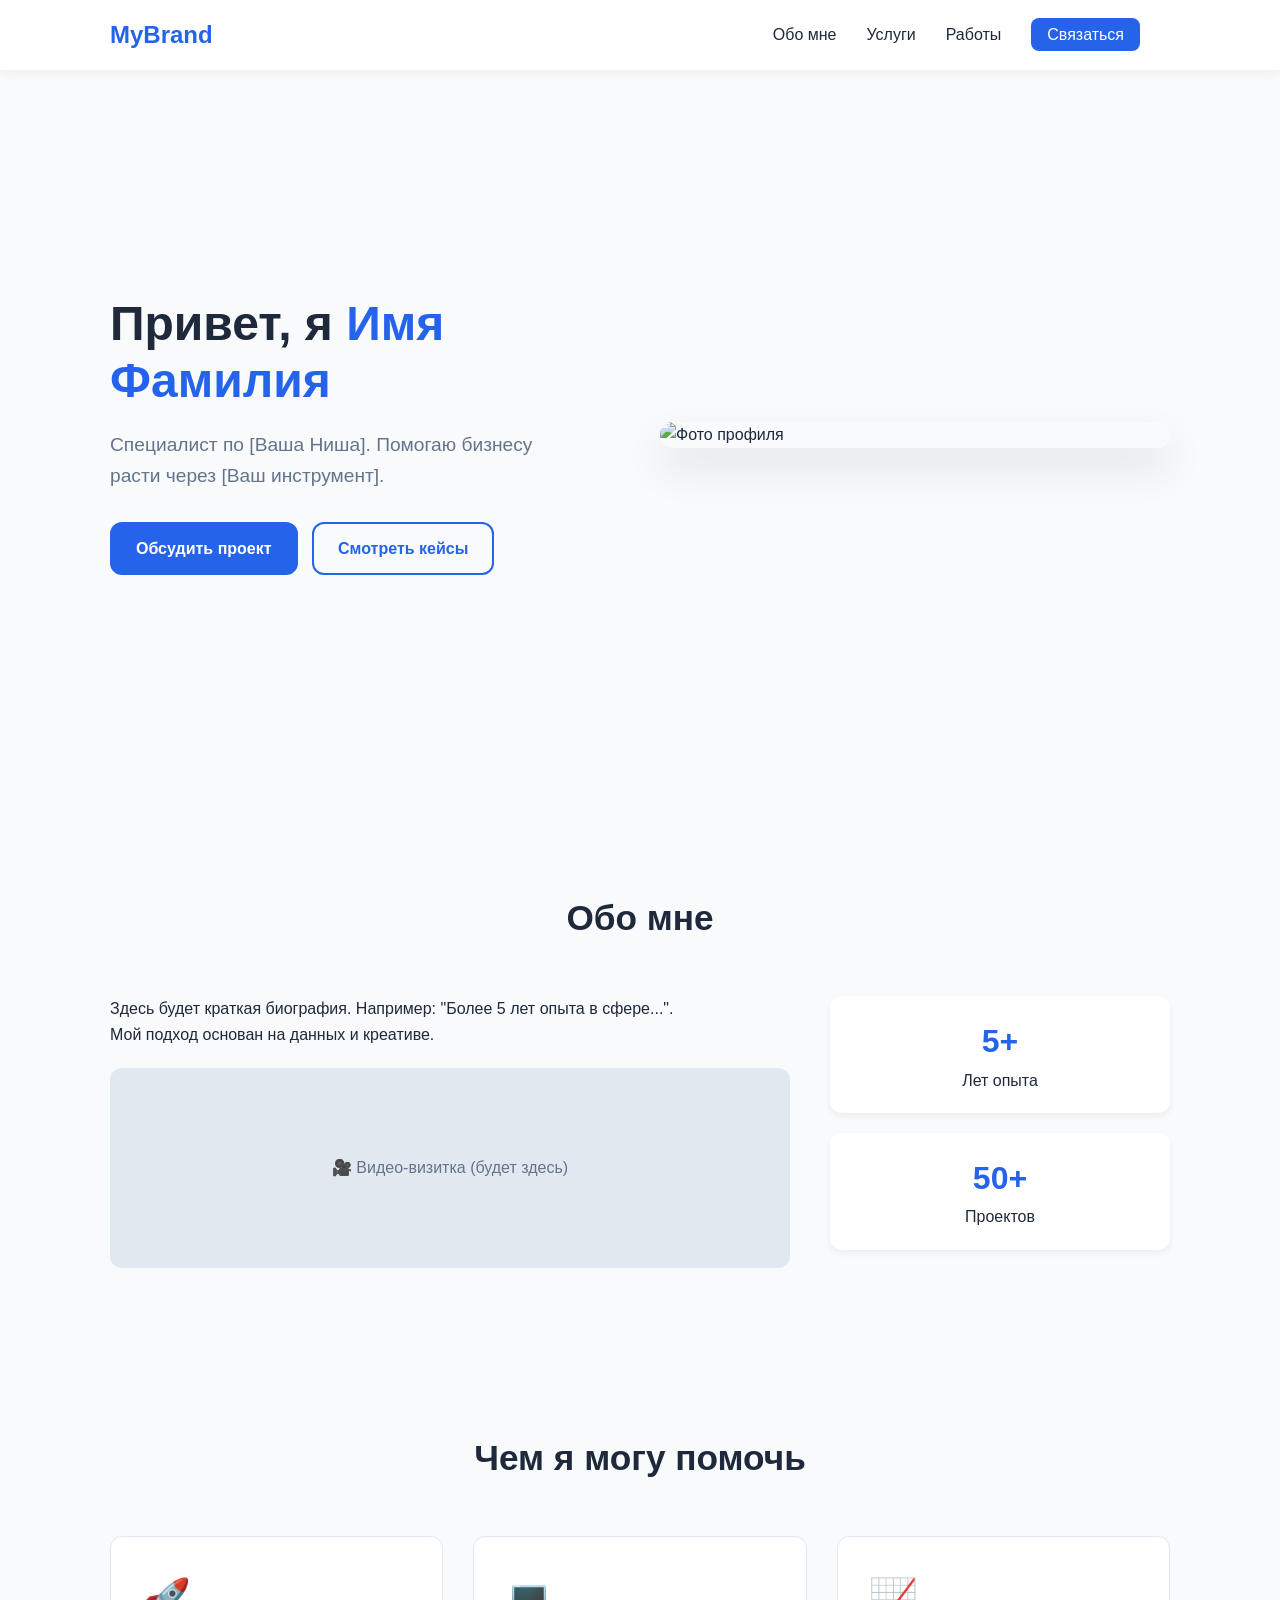
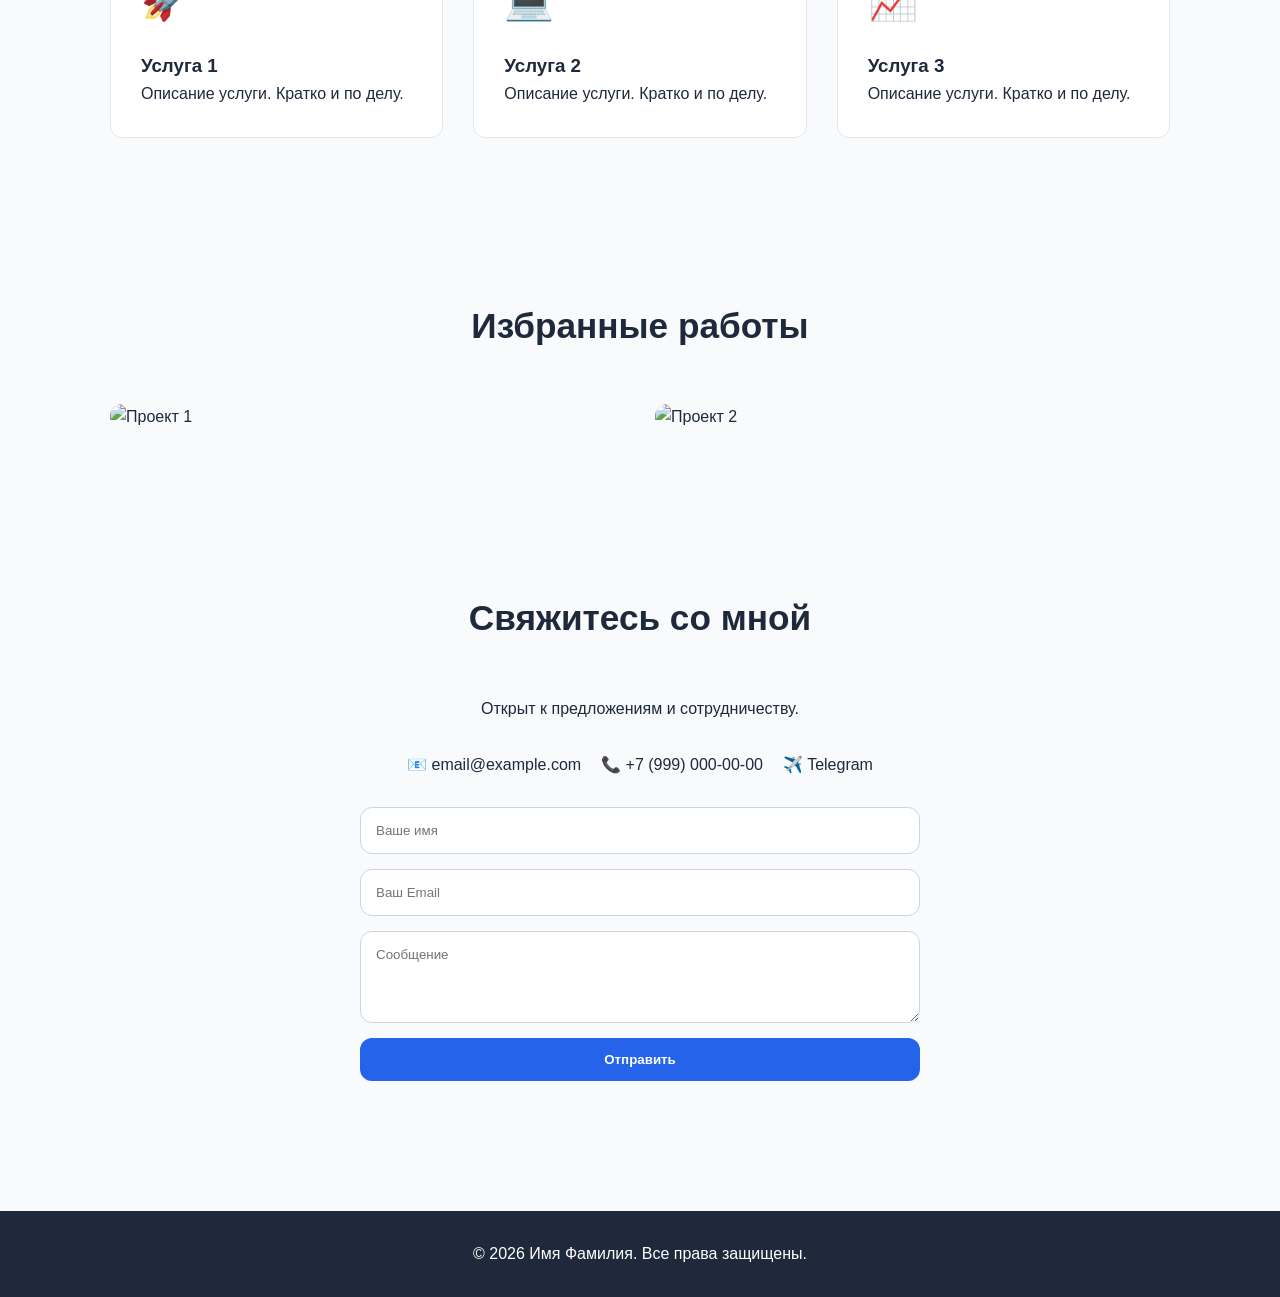
==== index.html @ b9807f4b "fix: кнопка установки всегда видна" ====
<!DOCTYPE html>
<html lang="ru">
<head>
    <meta charset="UTF-8">
    <meta name="viewport" content="width=device-width, initial-scale=1.0">
    <title>Имя Фамилия | Профессия</title>
    <meta name="description" content="Сайт-визитка специалиста. Услуги, портфолио, контакты.">
    
    <!-- PWA -->
    <link rel="manifest" href="/my-portfolio-card/manifest.json">
    <meta name="theme-color" content="#2563eb">
    
    <!-- Favicon (заглушка) -->
    <link rel="icon" href="data:image/svg+xml,<svg xmlns=%22http://www.w3.org/2000/svg%22 viewBox=%220 0 100 100%22><text y=%22.9em%22 font-size=%2290%22>👋</text></svg>">
    
    <!-- Стили -->
    <link rel="stylesheet" href="style.css">
</head>
<body>

    <!-- Шапка / Навигация -->
        <!-- Шапка / Навигация -->
    <header class="header">
        <div class="container header__container">
            <a href="#" class="logo">MyBrand</a>
            <nav class="nav">
                <ul class="nav__list">
                    <li><a href="#about" class="nav__link">Обо мне</a></li>
                    <li><a href="#services" class="nav__link">Услуги</a></li>
                    <li><a href="#portfolio" class="nav__link">Работы</a></li>
                    <li><a href="#contact" class="nav__link btn-contact">Связаться</a></li>
                    <!-- КНОПКА УСТАНОВКИ (скрыта по умолчанию) -->
                    <!-- КНОПКА УСТАНОВКИ (всегда видна) -->
<li><button id="install-btn" class="install-btn">📲 Установить</button></li>
                </ul>
            </nav>
            <button class="burger-menu" aria-label="Меню">
                <span></span><span></span><span></span>
            </button>
        </div>
    </header>

    <!-- Подсказка для iOS (скрыта по умолчанию) -->
    <div id="ios-hint" class="ios-hint" style="display: none;">
        💡 Чтобы установить приложение: нажмите кнопку <b>Поделиться</b> <span style="font-size:1.2em">⎋</span> и выберите <b>На экран «Домой»</b>
    </div>

    <!-- Главный экран (Hero) -->
    <section class="hero">
        <div class="container hero__container">
            <div class="hero__content">
                <h1 class="hero__title">Привет, я <span class="highlight">Имя Фамилия</span></h1>
                <p class="hero__subtitle">Специалист по [Ваша Ниша]. Помогаю бизнесу расти через [Ваш инструмент].</p>
                <div class="hero__buttons">
                    <a href="#contact" class="btn btn--primary">Обсудить проект</a>
                    <a href="#portfolio" class="btn btn--outline">Смотреть кейсы</a>
                </div>
            </div>
            <div class="hero__image-wrapper">
                <img src="https://via.placeholder.com/400x400.png?text=Ваше+Фото" alt="Фото профиля" class="hero__img">
            </div>
        </div>
    </section>

    <!-- Обо мне -->
    <section id="about" class="section about">
        <div class="container">
            <h2 class="section__title">Обо мне</h2>
            <div class="about__grid">
                <div class="about__text">
                    <p>Здесь будет краткая биография. Например: "Более 5 лет опыта в сфере...".</p>
                    <p>Мой подход основан на данных и креативе.</p>
                    <div class="video-placeholder">
                        <span>🎥 Видео-визитка (будет здесь)</span>
                    </div>
                </div>
                <div class="about__stats">
                    <div class="stat-item">
                        <span class="stat-num">5+</span>
                        <span class="stat-desc">Лет опыта</span>
                    </div>
                    <div class="stat-item">
                        <span class="stat-num">50+</span>
                        <span class="stat-desc">Проектов</span>
                    </div>
                </div>
            </div>
        </div>
    </section>

    <!-- Услуги -->
    <section id="services" class="section services">
        <div class="container">
            <h2 class="section__title">Чем я могу помочь</h2>
            <div class="services__grid">
                <div class="service-card">
                    <div class="service-icon">🚀</div>
                    <h3>Услуга 1</h3>
                    <p>Описание услуги. Кратко и по делу.</p>
                </div>
                <div class="service-card">
                    <div class="service-icon">💻</div>
                    <h3>Услуга 2</h3>
                    <p>Описание услуги. Кратко и по делу.</p>
                </div>
                <div class="service-card">
                    <div class="service-icon">📈</div>
                    <h3>Услуга 3</h3>
                    <p>Описание услуги. Кратко и по делу.</p>
                </div>
            </div>
        </div>
    </section>

    <!-- Портфолио -->
    <section id="portfolio" class="section portfolio">
        <div class="container">
            <h2 class="section__title">Избранные работы</h2>
            <div class="portfolio__grid">
                <div class="portfolio-item">
                    <img src="https://via.placeholder.com/600x400.png?text=Project+1" alt="Проект 1">
                    <div class="portfolio-overlay">
                        <h3>Название проекта</h3>
                    </div>
                </div>
                <div class="portfolio-item">
                    <img src="https://via.placeholder.com/600x400.png?text=Project+2" alt="Проект 2">
                    <div class="portfolio-overlay">
                        <h3>Название проекта</h3>
                    </div>
                </div>
            </div>
        </div>
    </section>

    <!-- Контакты -->
    <section id="contact" class="section contact">
        <div class="container contact__container">
            <h2 class="section__title">Свяжитесь со мной</h2>
            <p>Открыт к предложениям и сотрудничеству.</p>
            
            <div class="contact__links">
                <a href="mailto:email@example.com" class="contact-link">📧 email@example.com</a>
                <a href="tel:+79990000000" class="contact-link">📞 +7 (999) 000-00-00</a>
                <a href="#" class="contact-link">✈️ Telegram</a>
            </div>

            <form class="contact-form" action="#" method="POST">
                <input type="text" placeholder="Ваше имя" required>
                <input type="email" placeholder="Ваш Email" required>
                <textarea placeholder="Сообщение" rows="4"></textarea>
                <button type="submit" class="btn btn--primary">Отправить</button>
            </form>
        </div>
    </section>

    <footer class="footer">
        <div class="container">
            <p>&copy; 2026 Имя Фамилия. Все права защищены.</p>
        </div>
    </footer>

       <!-- ЕДИНСТВЕННЫЙ скрипт на странице -->
    <script src="./script.js"></script>

    <!-- Логика PWA -->
    <script>
    let deferredPrompt;
    const installBtn = document.getElementById('install-btn');

    // Перехват события установки (если браузер его отдаст)
    window.addEventListener('beforeinstallprompt', (e) => {
        e.preventDefault();
        deferredPrompt = e;
        console.log('[PWA] Событие установки получено');
    });

    // Клик по кнопке
    if (installBtn) {
        installBtn.addEventListener('click', async () => {
            if (deferredPrompt) {
                // Если браузер отдал событие — показываем нативное окно
                deferredPrompt.prompt();
                const { outcome } = await deferredPrompt.userChoice;
                console.log(`[PWA] Пользователь: ${outcome}`);
                deferredPrompt = null;
            } else {
                // Если браузер НЕ отдал событие (Android) — показываем инструкцию
                alert('Для установки:\n\n1. Нажмите меню браузера (⋮)\n2. Выберите "Добавить на главный экран"');
            }
        });
    }

    // Регистрация Service Worker
    if ('serviceWorker' in navigator) {
        window.addEventListener('load', () => {
            navigator.serviceWorker.register('./sw.js')
                .then(reg => console.log('[SW] OK:', reg.scope))
                .catch(err => console.log('[SW] Error:', err));
        });
    }
</script>
</body>
</html>
</body>
</html>
---- style.css ----
/* --- Сброс и Переменные --- */
:root {
    --primary-color: #2563eb; /* Синий, как акцент */
    --secondary-color: #1e293b; /* Темный текст */
    --bg-color: #f8fafc; /* Светлый фон */
    --white: #ffffff;
    --gray: #64748b;
    --radius: 12px;
    --transition: all 0.3s ease;
}

* {
    margin: 0;
    padding: 0;
    box-sizing: border-box;
}

body {
    font-family: -apple-system, BlinkMacSystemFont, "Segoe UI", Roboto, Helvetica, Arial, sans-serif;
    line-height: 1.6;
    color: var(--secondary-color);
    background-color: var(--bg-color);
}

.container {
    max-width: 1100px;
    margin: 0 auto;
    padding: 0 20px;
}

a { text-decoration: none; color: inherit; }
ul { list-style: none; }
img { max-width: 100%; display: block; }

/* --- Кнопки --- */
.btn {
    display: inline-block;
    padding: 12px 24px;
    border-radius: var(--radius);
    font-weight: 600;
    cursor: pointer;
    transition: var(--transition);
}

.btn--primary {
    background-color: var(--primary-color);
    color: var(--white);
    border: 2px solid var(--primary-color);
}

.btn--primary:hover {
    background-color: #1d4ed8;
    transform: translateY(-2px);
}

.btn--outline {
    background-color: transparent;
    color: var(--primary-color);
    border: 2px solid var(--primary-color);
    margin-left: 10px;
}

.btn--outline:hover {
    background-color: var(--primary-color);
    color: var(--white);
}

/* --- Header --- */
.header {
    background: rgba(255, 255, 255, 0.9);
    backdrop-filter: blur(10px);
    position: fixed;
    width: 100%;
    top: 0;
    z-index: 1000;
    box-shadow: 0 2px 10px rgba(0,0,0,0.05);
}

.header__container {
    display: flex;
    justify-content: space-between;
    align-items: center;
    height: 70px;
}

.logo {
    font-size: 1.5rem;
    font-weight: 800;
    color: var(--primary-color);
}

.nav__list {
    display: flex;
    gap: 30px;
    align-items: center;
}

.nav__link {
    font-weight: 500;
    transition: var(--transition);
}

.nav__link:hover { color: var(--primary-color); }

.btn-contact {
    background: var(--primary-color);
    color: white !important;
    padding: 8px 16px;
    border-radius: 8px;
}

.burger-menu { display: none; }

/* --- Hero Section --- */
.hero {
    padding: 140px 0 80px;
    min-height: 90vh;
    display: flex;
    align-items: center;
}

.hero__container {
    display: grid;
    grid-template-columns: 1fr 1fr;
    gap: 40px;
    align-items: center;
}

.hero__title {
    font-size: 3rem;
    line-height: 1.2;
    margin-bottom: 20px;
}

.highlight { color: var(--primary-color); }

.hero__subtitle {
    font-size: 1.2rem;
    color: var(--gray);
    margin-bottom: 30px;
    max-width: 450px;
}

.hero__img {
    border-radius: 20px;
    box-shadow: 0 20px 40px rgba(0,0,0,0.1);
}

/* --- Sections General --- */
.section { padding: 80px 0; }
.section__title {
    font-size: 2.2rem;
    text-align: center;
    margin-bottom: 50px;
}

/* --- About --- */
.about__grid {
    display: grid;
    grid-template-columns: 2fr 1fr;
    gap: 40px;
}

.video-placeholder {
    width: 100%;
    height: 200px;
    background: #e2e8f0;
    border-radius: var(--radius);
    display: flex;
    align-items: center;
    justify-content: center;
    margin-top: 20px;
    color: var(--gray);
}

.stat-item {
    background: var(--white);
    padding: 20px;
    border-radius: var(--radius);
    text-align: center;
    margin-bottom: 20px;
    box-shadow: 0 4px 6px rgba(0,0,0,0.05);
}

.stat-num {
    display: block;
    font-size: 2rem;
    font-weight: 800;
    color: var(--primary-color);
}

/* --- Services --- */
.services__grid {
    display: grid;
    grid-template-columns: repeat(auto-fit, minmax(280px, 1fr));
    gap: 30px;
}

.service-card {
    background: var(--white);
    padding: 30px;
    border-radius: var(--radius);
    transition: var(--transition);
    border: 1px solid #e2e8f0;
}

.service-card:hover {
    transform: translateY(-5px);
    box-shadow: 0 10px 30px rgba(0,0,0,0.08);
}

.service-icon { font-size: 2.5rem; margin-bottom: 20px; }

/* --- Portfolio --- */
.portfolio__grid {
    display: grid;
    grid-template-columns: repeat(auto-fit, minmax(300px, 1fr));
    gap: 30px;
}

.portfolio-item {
    position: relative;
    border-radius: var(--radius);
    overflow: hidden;
    cursor: pointer;
}

.portfolio-overlay {
    position: absolute;
    bottom: 0;
    left: 0;
    width: 100%;
    background: linear-gradient(to top, rgba(0,0,0,0.8), transparent);
    color: white;
    padding: 20px;
    opacity: 0;
    transition: var(--transition);
}

.portfolio-item:hover .portfolio-overlay { opacity: 1; }

/* --- Contact --- */
.contact__container { text-align: center; max-width: 600px; }
.contact__links {
    display: flex;
    justify-content: center;
    gap: 20px;
    margin: 30px 0;
    flex-wrap: wrap;
}

.contact-form {
    display: flex;
    flex-direction: column;
    gap: 15px;
}

.contact-form input, .contact-form textarea {
    padding: 15px;
    border: 1px solid #cbd5e1;
    border-radius: var(--radius);
    font-family: inherit;
}

/* --- Footer --- */
.footer {
    background: var(--secondary-color);
    color: var(--white);
    text-align: center;
    padding: 30px 0;
    margin-top: 50px;
}

/* --- Mobile Responsiveness --- */
@media (max-width: 768px) {
    .hero__container { grid-template-columns: 1fr; text-align: center; }
    .hero__title { font-size: 2.2rem; }
    .hero__buttons { justify-content: center; }
    .hero__image-wrapper { order: -1; margin-bottom: 30px; }
    
    .nav { display: none; } /* Тут можно добавить JS для меню */
    .burger-menu { display: block; background: none; border: none; cursor: pointer; }
    .burger-menu span { display: block; width: 25px; height: 3px; background: #333; margin: 5px 0; }
    
    .about__grid { grid-template-columns: 1fr; }
}

/* --- PWA Install Button & iOS Hint --- */
.install-btn {
    background-color: #10b981; /* Зеленый цвет для установки */
    color: white;
    border: none;
    padding: 8px 16px;
    border-radius: 8px;
    font-weight: 600;
    cursor: pointer;
    transition: all 0.3s ease;
    font-size: 0.9rem;
    display: none; /* Скрыта по умолчанию, управляется через JS */
}

.install-btn:hover {
    background-color: #059669;
    transform: translateY(-1px);
}

.ios-hint {
    background-color: #fff3cd;
    color: #856404;
    text-align: center;
    padding: 12px 20px;
    font-size: 0.9rem;
    border-bottom: 1px solid #ffeeba;
    position: sticky;
    top: 70px; /* Сразу под хедером */
    z-index: 998;
}
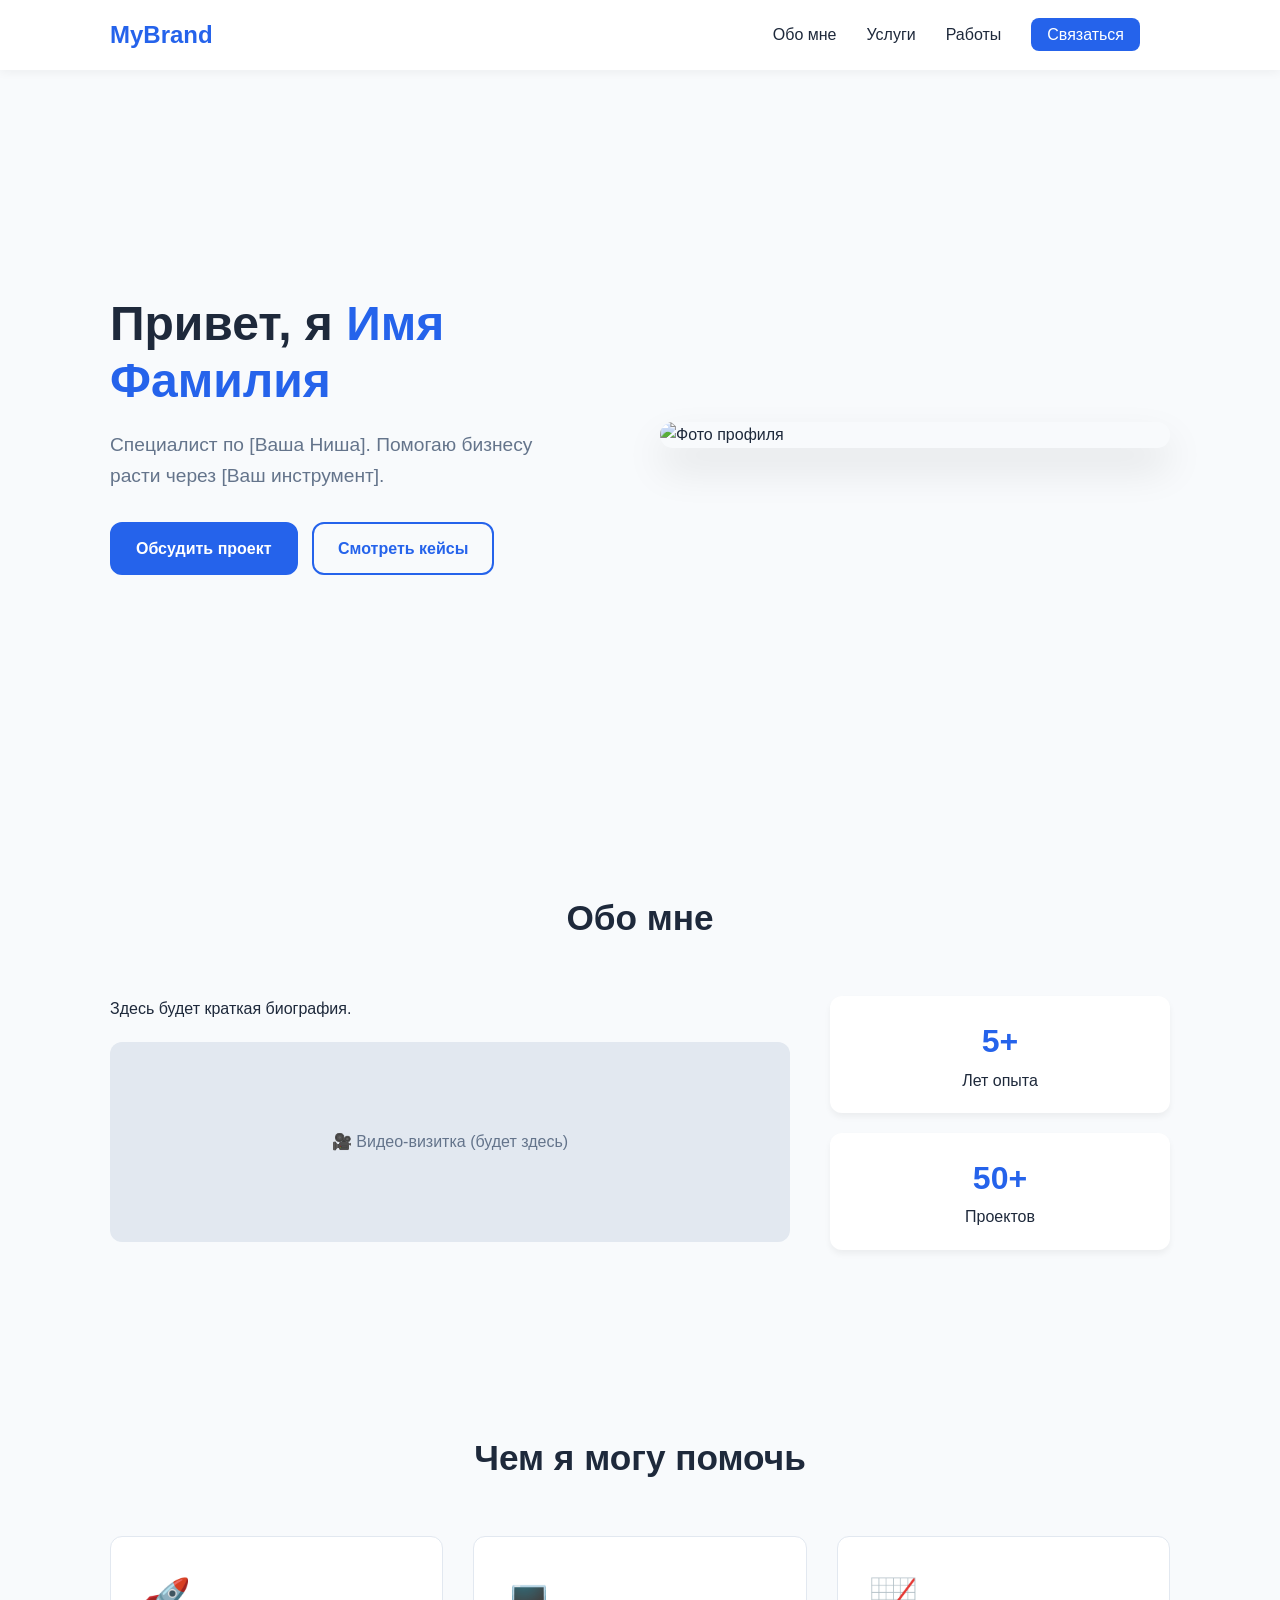
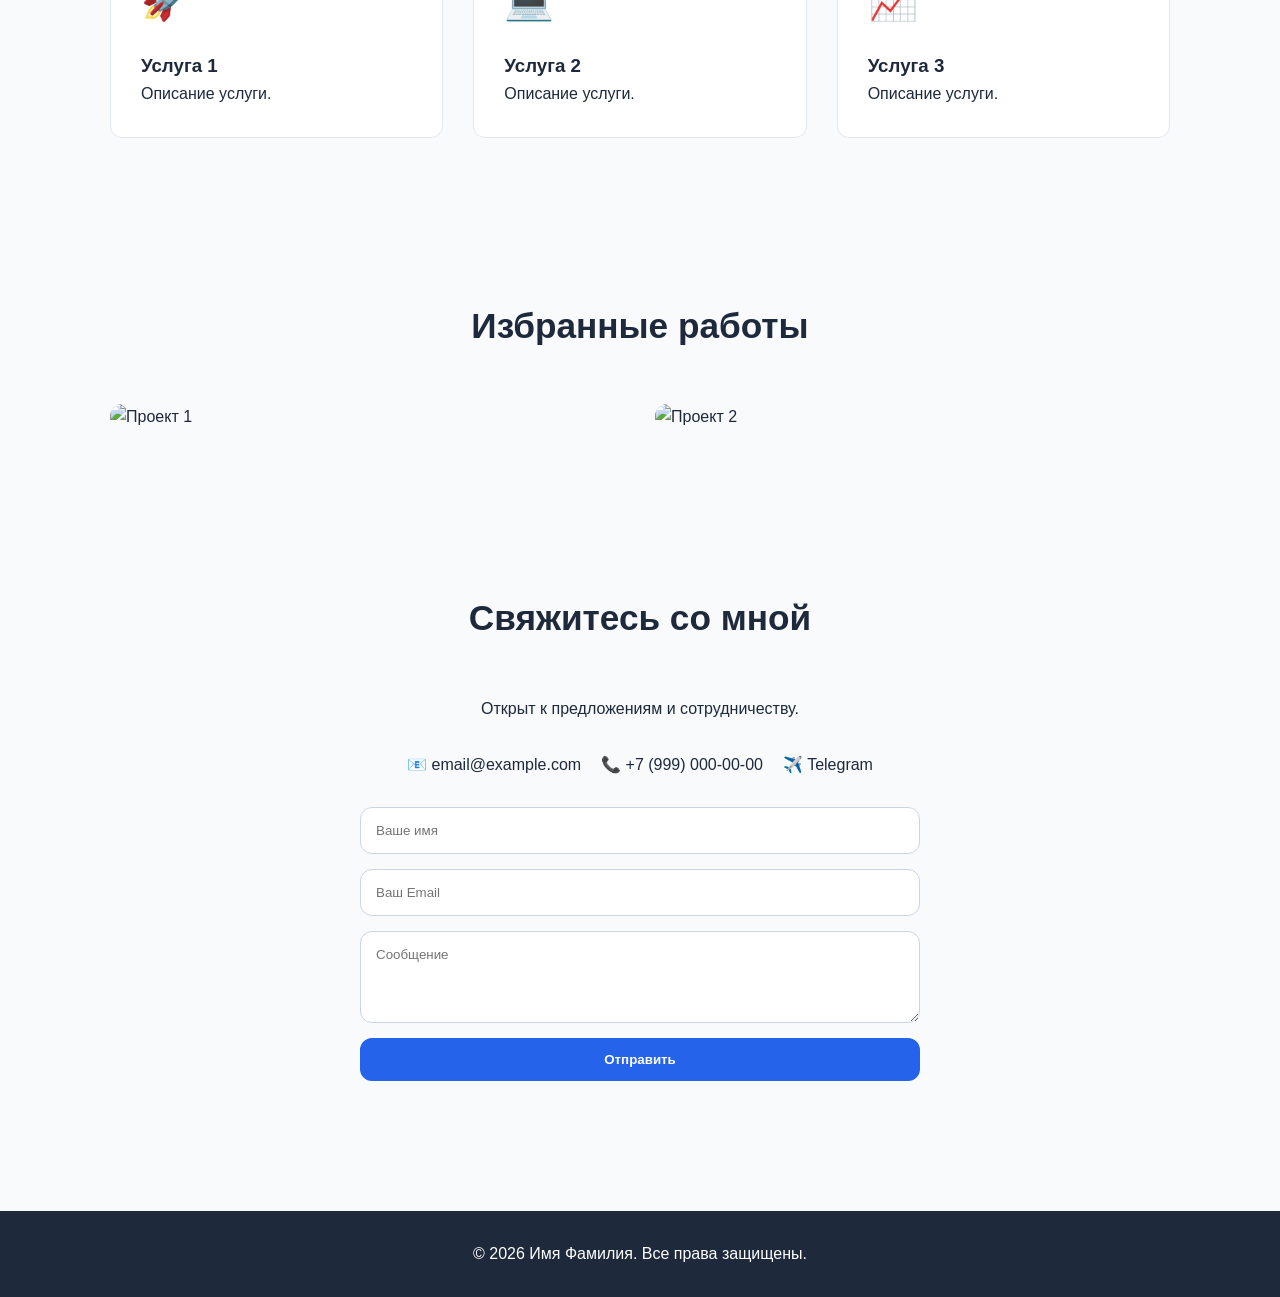
==== commit b7665ee1: "Fix PWA install on Android" ====
--- a/index.html
+++ b/index.html
@@ -5,21 +5,16 @@
     <meta name="viewport" content="width=device-width, initial-scale=1.0">
     <title>Имя Фамилия | Профессия</title>
     <meta name="description" content="Сайт-визитка специалиста. Услуги, портфолио, контакты.">
-    
-    <!-- PWA -->
-    <link rel="manifest" href="/my-portfolio-card/manifest.json">
+
+    <link rel="manifest" href="./manifest.json">
     <meta name="theme-color" content="#2563eb">
-    
-    <!-- Favicon (заглушка) -->
+
     <link rel="icon" href="data:image/svg+xml,<svg xmlns=%22http://www.w3.org/2000/svg%22 viewBox=%220 0 100 100%22><text y=%22.9em%22 font-size=%2290%22>👋</text></svg>">
-    
-    <!-- Стили -->
-    <link rel="stylesheet" href="style.css">
+
+    <link rel="stylesheet" href="./style.css">
 </head>
 <body>
 
-    <!-- Шапка / Навигация -->
-        <!-- Шапка / Навигация -->
     <header class="header">
         <div class="container header__container">
             <a href="#" class="logo">MyBrand</a>
@@ -29,9 +24,7 @@
                     <li><a href="#services" class="nav__link">Услуги</a></li>
                     <li><a href="#portfolio" class="nav__link">Работы</a></li>
                     <li><a href="#contact" class="nav__link btn-contact">Связаться</a></li>
-                    <!-- КНОПКА УСТАНОВКИ (скрыта по умолчанию) -->
-                    <!-- КНОПКА УСТАНОВКИ (всегда видна) -->
-<li><button id="install-btn" class="install-btn">📲 Установить</button></li>
+                    <li><button id="install-btn" class="install-btn" style="display: none;">📲 Установить</button></li>
                 </ul>
             </nav>
             <button class="burger-menu" aria-label="Меню">
@@ -40,12 +33,10 @@
         </div>
     </header>
 
-    <!-- Подсказка для iOS (скрыта по умолчанию) -->
     <div id="ios-hint" class="ios-hint" style="display: none;">
         💡 Чтобы установить приложение: нажмите кнопку <b>Поделиться</b> <span style="font-size:1.2em">⎋</span> и выберите <b>На экран «Домой»</b>
     </div>
 
-    <!-- Главный экран (Hero) -->
     <section class="hero">
         <div class="container hero__container">
             <div class="hero__content">
@@ -62,14 +53,12 @@
         </div>
     </section>
 
-    <!-- Обо мне -->
     <section id="about" class="section about">
         <div class="container">
             <h2 class="section__title">Обо мне</h2>
             <div class="about__grid">
                 <div class="about__text">
-                    <p>Здесь будет краткая биография. Например: "Более 5 лет опыта в сфере...".</p>
-                    <p>Мой подход основан на данных и креативе.</p>
+                    <p>Здесь будет краткая биография.</p>
                     <div class="video-placeholder">
                         <span>🎥 Видео-визитка (будет здесь)</span>
                     </div>
@@ -88,7 +77,6 @@
         </div>
     </section>
 
-    <!-- Услуги -->
     <section id="services" class="section services">
         <div class="container">
             <h2 class="section__title">Чем я могу помочь</h2>
@@ -96,23 +84,22 @@
                 <div class="service-card">
                     <div class="service-icon">🚀</div>
                     <h3>Услуга 1</h3>
-                    <p>Описание услуги. Кратко и по делу.</p>
+                    <p>Описание услуги.</p>
                 </div>
                 <div class="service-card">
                     <div class="service-icon">💻</div>
                     <h3>Услуга 2</h3>
-                    <p>Описание услуги. Кратко и по делу.</p>
+                    <p>Описание услуги.</p>
                 </div>
                 <div class="service-card">
                     <div class="service-icon">📈</div>
                     <h3>Услуга 3</h3>
-                    <p>Описание услуги. Кратко и по делу.</p>
+                    <p>Описание услуги.</p>
                 </div>
             </div>
         </div>
     </section>
 
-    <!-- Портфолио -->
     <section id="portfolio" class="section portfolio">
         <div class="container">
             <h2 class="section__title">Избранные работы</h2>
@@ -133,18 +120,15 @@
         </div>
     </section>
 
-    <!-- Контакты -->
     <section id="contact" class="section contact">
         <div class="container contact__container">
             <h2 class="section__title">Свяжитесь со мной</h2>
             <p>Открыт к предложениям и сотрудничеству.</p>
-            
             <div class="contact__links">
                 <a href="mailto:email@example.com" class="contact-link">📧 email@example.com</a>
                 <a href="tel:+79990000000" class="contact-link">📞 +7 (999) 000-00-00</a>
                 <a href="#" class="contact-link">✈️ Telegram</a>
             </div>
-
             <form class="contact-form" action="#" method="POST">
                 <input type="text" placeholder="Ваше имя" required>
                 <input type="email" placeholder="Ваш Email" required>
@@ -160,47 +144,38 @@
         </div>
     </footer>
 
-       <!-- ЕДИНСТВЕННЫЙ скрипт на странице -->
     <script src="./script.js"></script>
 
-    <!-- Логика PWA -->
     <script>
-    let deferredPrompt;
-    const installBtn = document.getElementById('install-btn');
+        let deferredPrompt;
+        const installBtn = document.getElementById('install-btn');
 
-    // Перехват события установки (если браузер его отдаст)
-    window.addEventListener('beforeinstallprompt', (e) => {
-        e.preventDefault();
-        deferredPrompt = e;
-        console.log('[PWA] Событие установки получено');
-    });
+        if ('serviceWorker' in navigator) {
+            window.addEventListener('load', () => {
+                navigator.serviceWorker.register('./sw.js')
+                    .then(reg => console.log('SW OK'))
+                    .catch(err => console.error('SW Fail', err));
+            });
+        }
 
-    // Клик по кнопке
-    if (installBtn) {
-        installBtn.addEventListener('click', async () => {
-            if (deferredPrompt) {
-                // Если браузер отдал событие — показываем нативное окно
+        window.addEventListener('beforeinstallprompt', (e) => {
+            e.preventDefault();
+            deferredPrompt = e;
+            if (installBtn) {
+                installBtn.style.display = 'inline-block';
+                console.log('PROMPT READY');
+            }
+        });
+
+        if (installBtn) {
+            installBtn.addEventListener('click', async () => {
+                if (!deferredPrompt) return;
                 deferredPrompt.prompt();
                 const { outcome } = await deferredPrompt.userChoice;
-                console.log(`[PWA] Пользователь: ${outcome}`);
+                if (outcome === 'accepted') installBtn.style.display = 'none';
                 deferredPrompt = null;
-            } else {
-                // Если браузер НЕ отдал событие (Android) — показываем инструкцию
-                alert('Для установки:\n\n1. Нажмите меню браузера (⋮)\n2. Выберите "Добавить на главный экран"');
-            }
-        });
-    }
-
-    // Регистрация Service Worker
-    if ('serviceWorker' in navigator) {
-        window.addEventListener('load', () => {
-            navigator.serviceWorker.register('./sw.js')
-                .then(reg => console.log('[SW] OK:', reg.scope))
-                .catch(err => console.log('[SW] Error:', err));
-        });
-    }
-</script>
-</body>
-</html>
+            });
+        }
+    </script>
 </body>
 </html>
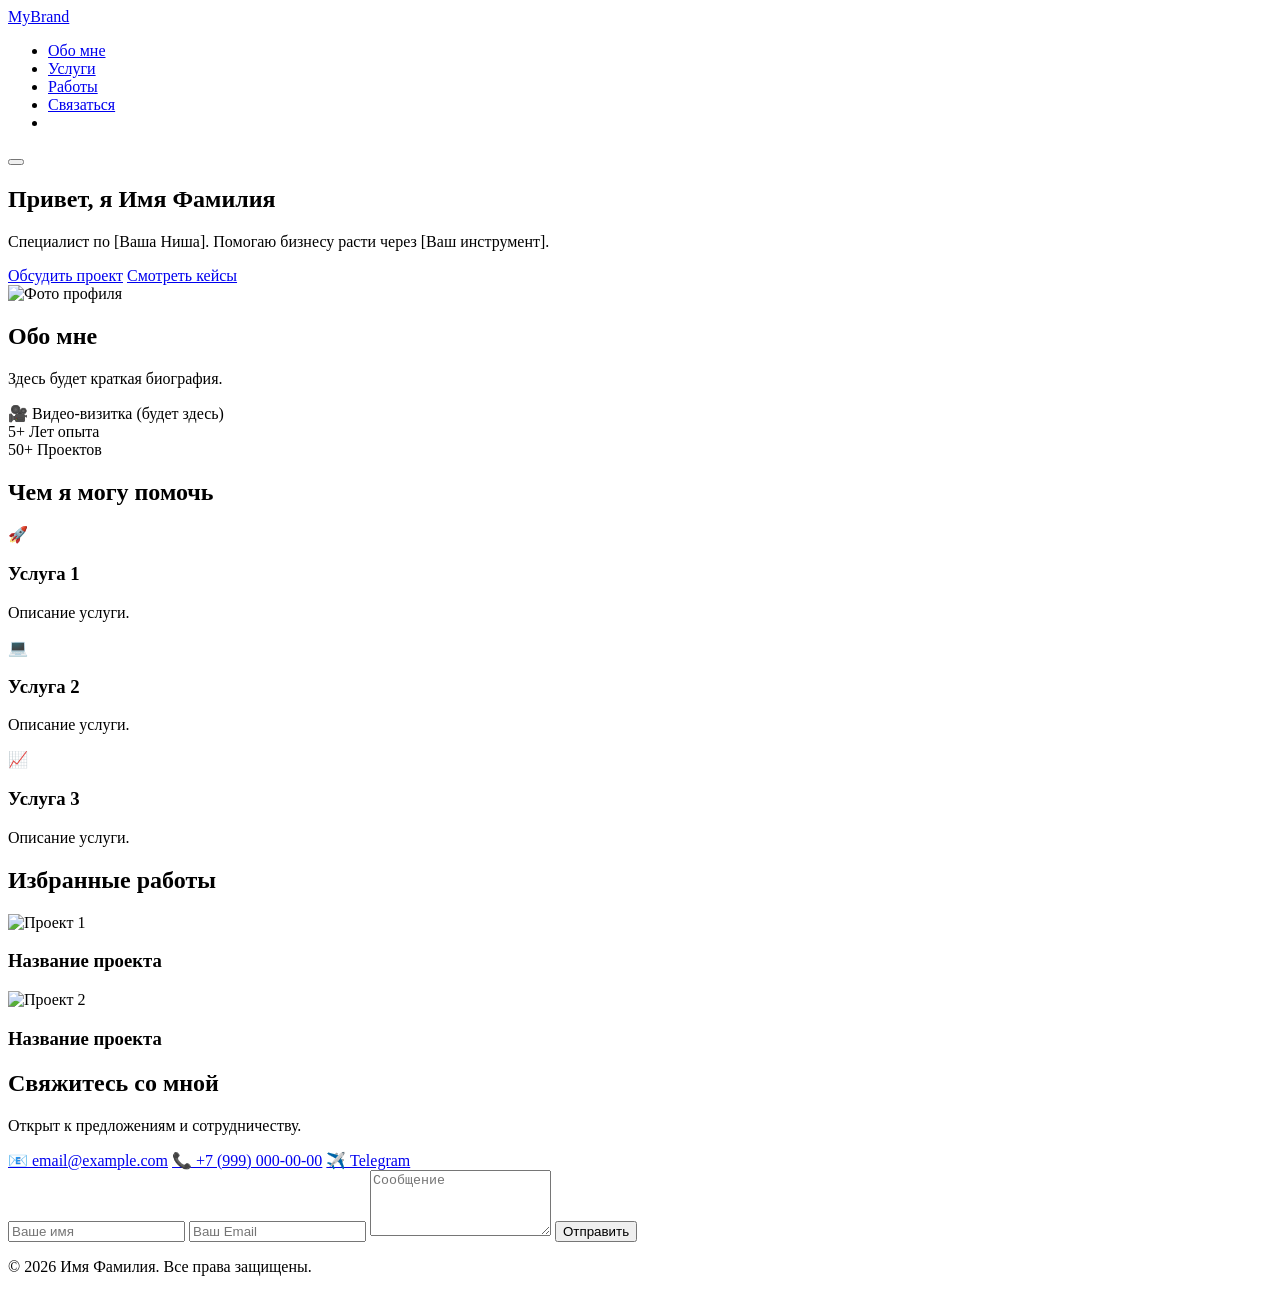
==== commit 6d4291af: "fix: полная адаптация PWA по образцу brobro-pwa, кэш v27" ====
--- a/index.html
+++ b/index.html
@@ -6,12 +6,13 @@
     <title>Имя Фамилия | Профессия</title>
     <meta name="description" content="Сайт-визитка специалиста. Услуги, портфолио, контакты.">
 
-    <link rel="manifest" href="./manifest.json">
+    <!-- PWA Meta Tags -->
+    <link rel="manifest" href="/my-portfolio-card/manifest.json">
     <meta name="theme-color" content="#2563eb">
-
-    <link rel="icon" href="data:image/svg+xml,<svg xmlns=%22http://www.w3.org/2000/svg%22 viewBox=%220 0 100 100%22><text y=%22.9em%22 font-size=%2290%22>👋</text></svg>">
-
-    <link rel="stylesheet" href="./style.css">
+    <link rel="icon" type="image/png" sizes="192x192" href="/my-portfolio-card/icon-192.png">
+    <link rel="apple-touch-icon" href="/my-portfolio-card/icon-192.png">
+
+    <link rel="stylesheet" href="/my-portfolio-card/style.css">
 </head>
 <body>
 
@@ -144,8 +145,8 @@
         </div>
     </footer>
 
-    <script src="./script.js"></script>
-
+        <script src="./script.js"></script>
+    
     <script>
         let deferredPrompt;
         const installBtn = document.getElementById('install-btn');
@@ -153,8 +154,8 @@
         if ('serviceWorker' in navigator) {
             window.addEventListener('load', () => {
                 navigator.serviceWorker.register('./sw.js')
-                    .then(reg => console.log('SW OK'))
-                    .catch(err => console.error('SW Fail', err));
+                    .then(reg => console.log('SW registered'))
+                    .catch(err => console.log('SW failed:', err));
             });
         }
 
@@ -163,7 +164,7 @@
             deferredPrompt = e;
             if (installBtn) {
                 installBtn.style.display = 'inline-block';
-                console.log('PROMPT READY');
+                console.log('Install prompt ready');
             }
         });
 
@@ -172,10 +173,30 @@
                 if (!deferredPrompt) return;
                 deferredPrompt.prompt();
                 const { outcome } = await deferredPrompt.userChoice;
-                if (outcome === 'accepted') installBtn.style.display = 'none';
+                if (outcome === 'accepted') {
+                    installBtn.style.display = 'none';
+                }
                 deferredPrompt = null;
             });
         }
     </script>
+        <!-- Ваш основной скрипт -->
+    <script src="/my-portfolio-card/script.js"></script>
+
+    <!-- Регистрация Service Worker -->
+    <script>
+        if ('serviceWorker' in navigator) {
+            window.addEventListener('load', () => {
+                navigator.serviceWorker.register('/my-portfolio-card/sw.js')
+                    .then(registration => {
+                        console.log('[SW] Успешно зарегистрирован:', registration.scope);
+                    })
+                    .catch(error => {
+                        console.log('[SW] Ошибка регистрации:', error);
+                    });
+            });
+        }
+    </script>
+</body>
 </body>
 </html>
